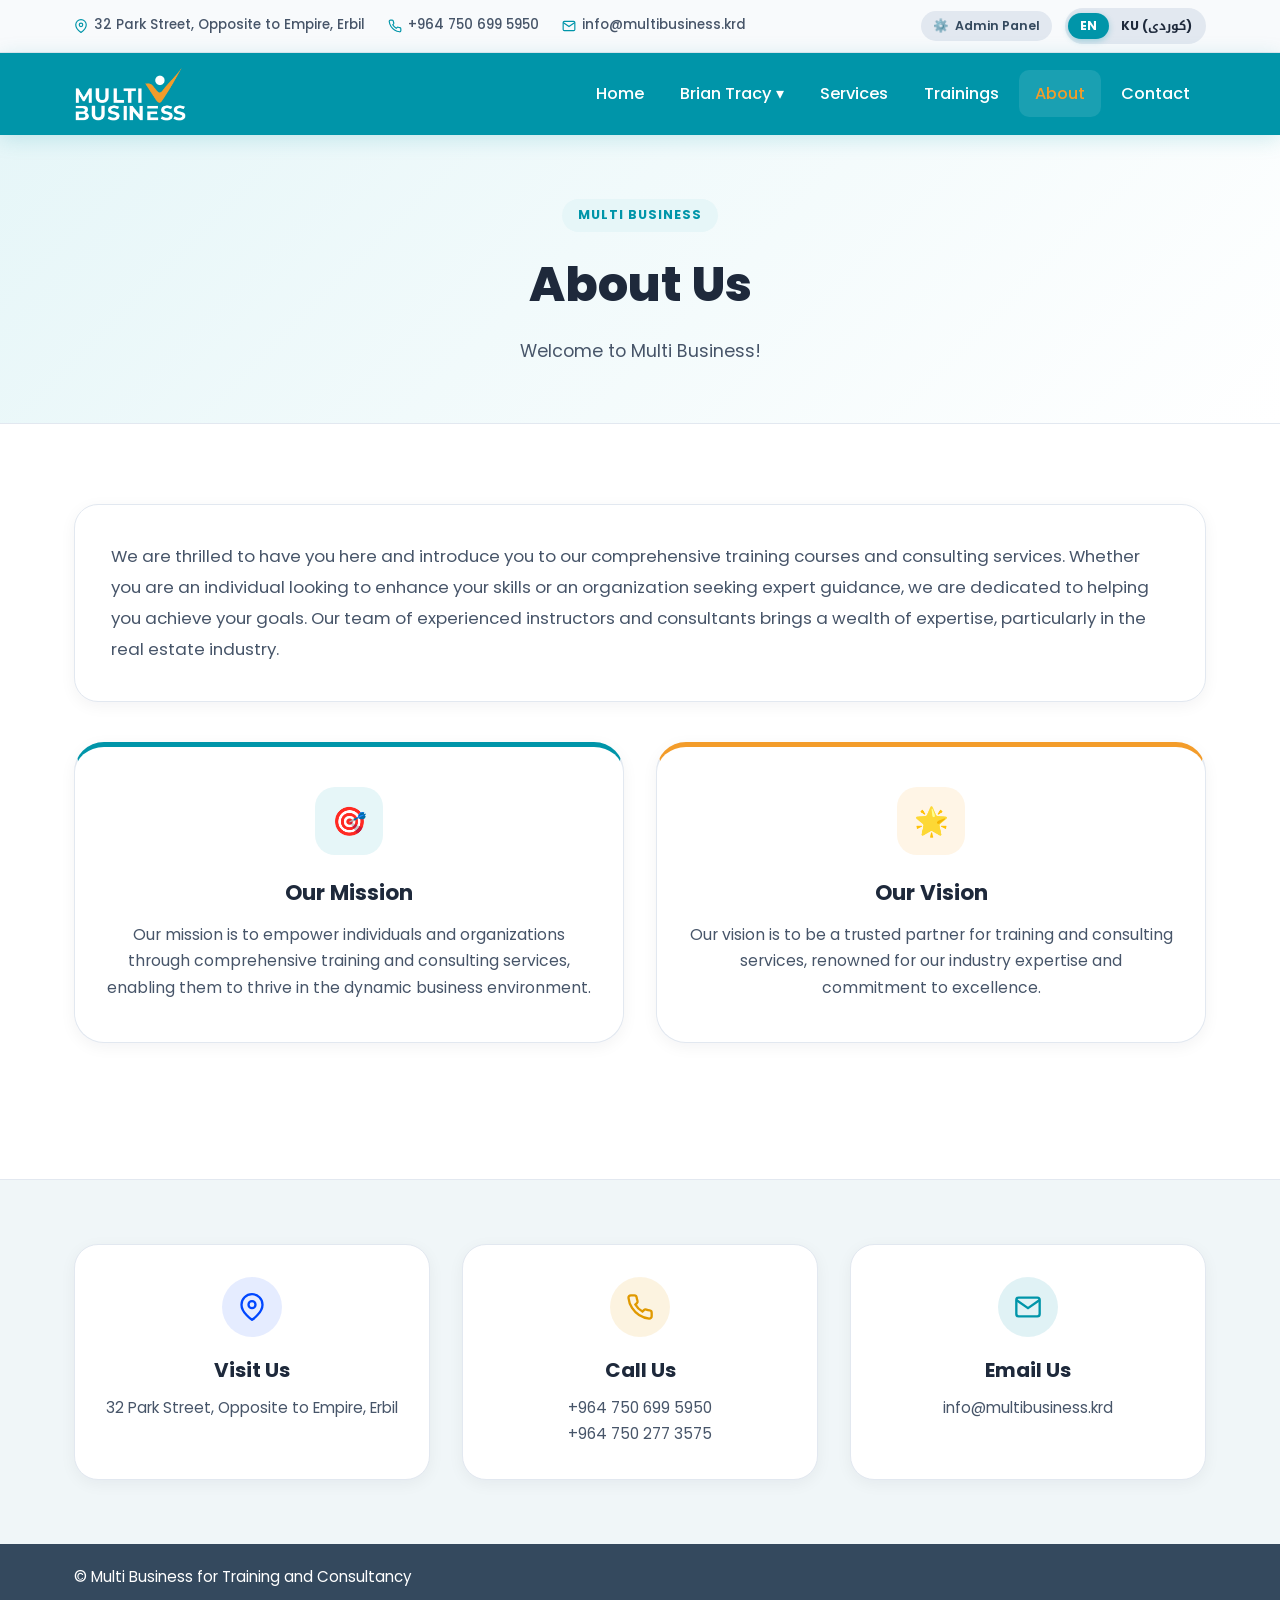
==== about.html @ 32a66f3c "First upload" ====
<!DOCTYPE html>
<html lang="en" dir="ltr">
<head>
  <meta charset="UTF-8" />
  <meta name="viewport" content="width=device-width, initial-scale=1.0" />
  <title>About Us | Multi Business Erbil</title>
  <link rel="stylesheet" href="assets/css/styles.css" />
</head>
<body>

  <!-- Top Bar -->
  <div class="topbar">
    <div class="container topbar-inner">
      <div class="topbar-contact">
        <span class="topbar-item">
          <svg width="14" height="14" viewBox="0 0 24 24" fill="none" stroke="currentColor" stroke-width="2"><path d="M21 10c0 7-9 13-9 13s-9-6-9-13a9 9 0 0 1 18 0z"/><circle cx="12" cy="10" r="3"/></svg>
          <span data-cms="address">32 Park Street, Opposite to Empire, Erbil</span>
        </span>
        <a href="tel:+9647506995950" class="topbar-item">
          <svg width="14" height="14" viewBox="0 0 24 24" fill="none" stroke="currentColor" stroke-width="2"><path d="M22 16.92v3a2 2 0 0 1-2.18 2 19.79 19.79 0 0 1-8.63-3.07 19.5 19.5 0 0 1-6-6 19.79 19.79 0 0 1-3.07-8.67A2 2 0 0 1 4.11 2h3a2 2 0 0 1 2 1.72c.127.96.361 1.903.7 2.81a2 2 0 0 1-.45 2.11L8.09 9.91a16 16 0 0 0 6 6l1.27-1.27a2 2 0 0 1 2.11-.45c.907.339 1.85.573 2.81.7A2 2 0 0 1 22 16.92z"/></svg>
          <span data-cms="phone1">+964 750 699 5950</span>
        </a>
        <a href="mailto:info@multibusiness.krd" class="topbar-item">
          <svg width="14" height="14" viewBox="0 0 24 24" fill="none" stroke="currentColor" stroke-width="2"><path d="M4 4h16c1.1 0 2 .9 2 2v12c0 1.1-.9 2-2 2H4c-1.1 0-2-.9-2-2V6c0-1.1.9-2 2-2z"/><polyline points="22,6 12,13 2,6"/></svg>
          <span data-cms="email">info@multibusiness.krd</span>
        </a>
      </div>

      <div class="topbar-right">
        <a href="admin.html" class="admin-top-link">⚙️ <span data-i18n="nav_admin">Admin Panel</span></a>
        <div class="lang-switcher">
          <button type="button" class="lang-btn active" data-lang="en" onclick="setLanguage('en')">EN</button>
          <button type="button" class="lang-btn" data-lang="ku" onclick="setLanguage('ku')">KU (کوردی)</button>
        </div>
      </div>
    </div>
  </div>

  <!-- Header -->
  <header class="site-header">
    <div class="container nav-inner">
      <a href="index.html" class="brand-logo">
        <img src="assets/images/logo-white.png" alt="Multi Business Logo" />
      </a>

      <nav class="nav-links" id="mainNavLinks">
        <div class="nav-item"><a href="index.html" class="nav-link" data-i18n="nav_home">Home</a></div>
        <div class="nav-item">
          <a href="brian-tracy.html" class="nav-link" data-i18n="nav_bts">Brian Tracy ▾</a>
          <div class="dropdown-menu">
            <a href="brian-tracy.html" data-i18n="nav_about_bts">About BTS</a>
            <a href="brian-tracy.html#programs" data-i18n="nav_bts_programs">Programs</a>
          </div>
        </div>
        <div class="nav-item"><a href="services.html" class="nav-link" data-i18n="nav_services">Services</a></div>
        <div class="nav-item"><a href="trainings.html" class="nav-link" data-i18n="nav_trainings">Trainings</a></div>
        <div class="nav-item"><a href="about.html" class="nav-link active" data-i18n="nav_about">About</a></div>
        <div class="nav-item"><a href="contact.html" class="nav-link" data-i18n="nav_contact">Contact</a></div>
      </nav>

      <button type="button" class="mobile-toggle" id="mobileMenuBtn" aria-label="Menu">
        <svg width="24" height="24" viewBox="0 0 24 24" fill="none" stroke="currentColor" stroke-width="2"><line x1="3" y1="12" x2="21" y2="12"/><line x1="3" y1="6" x2="21" y2="6"/><line x1="3" y1="18" x2="21" y2="18"/></svg>
      </button>
    </div>
  </header>

  <!-- Page Hero -->
  <section class="page-hero">
    <div class="container">
      <span class="section-badge">Multi Business</span>
      <h1 data-i18n="about_title">About Us</h1>
      <p data-i18n="about_welcome">Welcome to Multi Business!</p>
    </div>
  </section>

  <!-- About Story, Mission & Vision -->
  <section class="section">
    <div class="container">
      <div class="card-box" style="margin-bottom: 2.5rem;">
        <p style="font-size: 1.05rem; line-height: 1.85;" data-i18n="about_body">
          We are thrilled to have you here and introduce you to our comprehensive training courses and consulting services. Whether you are an individual looking to enhance your skills or an organization seeking expert guidance, we are dedicated to helping you achieve your goals. Our team of experienced instructors and consultants brings a wealth of expertise, particularly in the real estate industry.
        </p>
      </div>

      <div class="care-grid" style="grid-template-columns: repeat(auto-fit, minmax(320px, 1fr));">
        <div class="care-card card-teal">
          <div class="care-icon">🎯</div>
          <h3 data-i18n="mission_title">Our Mission</h3>
          <p data-i18n="mission_desc">
            Our mission is to empower individuals and organizations through comprehensive training and consulting services, enabling them to thrive in the dynamic business environment.
          </p>
        </div>

        <div class="care-card card-orange">
          <div class="care-icon">🌟</div>
          <h3 data-i18n="vision_title">Our Vision</h3>
          <p data-i18n="vision_desc">
            Our vision is to be a trusted partner for training and consulting services, renowned for our industry expertise and commitment to excellence.
          </p>
        </div>
      </div>
    </div>
  </section>

  <!-- Footer -->
  <footer class="site-footer">
    <div class="container">
      <div class="footer-blurbs">
        <div class="footer-blurb-card">
          <div class="footer-blurb-icon visit">
            <svg width="28" height="28" viewBox="0 0 24 24" fill="none" stroke="currentColor" stroke-width="2"><path d="M21 10c0 7-9 13-9 13s-9-6-9-13a9 9 0 0 1 18 0z"/><circle cx="12" cy="10" r="3"/></svg>
          </div>
          <h4 data-i18n="footer_visit">Visit Us</h4>
          <p data-cms="address">32 Park Street, Opposite to Empire, Erbil</p>
        </div>

        <div class="footer-blurb-card">
          <div class="footer-blurb-icon call">
            <svg width="28" height="28" viewBox="0 0 24 24" fill="none" stroke="currentColor" stroke-width="2"><path d="M22 16.92v3a2 2 0 0 1-2.18 2 19.79 19.79 0 0 1-8.63-3.07 19.5 19.5 0 0 1-6-6 19.79 19.79 0 0 1-3.07-8.67A2 2 0 0 1 4.11 2h3a2 2 0 0 1 2 1.72c.127.96.361 1.903.7 2.81a2 2 0 0 1-.45 2.11L8.09 9.91a16 16 0 0 0 6 6l1.27-1.27a2 2 0 0 1 2.11-.45c.907.339 1.85.573 2.81.7A2 2 0 0 1 22 16.92z"/></svg>
          </div>
          <h4 data-i18n="footer_call">Call Us</h4>
          <p><a href="tel:+9647506995950" data-cms="phone1">+964 750 699 5950</a></p>
          <p><a href="tel:+9647502773575" data-cms="phone2">+964 750 277 3575</a></p>
        </div>

        <div class="footer-blurb-card">
          <div class="footer-blurb-icon email">
            <svg width="28" height="28" viewBox="0 0 24 24" fill="none" stroke="currentColor" stroke-width="2"><path d="M4 4h16c1.1 0 2 .9 2 2v12c0 1.1-.9 2-2 2H4c-1.1 0-2-.9-2-2V6c0-1.1.9-2 2-2z"/><polyline points="22,6 12,13 2,6"/></svg>
          </div>
          <h4 data-i18n="footer_email">Email Us</h4>
          <p><a href="mailto:info@multibusiness.krd" data-cms="email">info@multibusiness.krd</a></p>
        </div>
      </div>
    </div>

    <div class="footer-bottom-bar">
      <div class="container footer-bottom-inner">
        <h4 style="font-weight: 400; font-size: 0.95rem;" data-i18n="footer_copy">
          © Multi Business for Training and Consultancy
        </h4>
      </div>
    </div>
  </footer>

  <script src="assets/js/app.js"></script>
</body>
</html>
---- assets/css/styles.css ----
@import url('https://fonts.googleapis.com/css2?family=Poppins:wght@300;400;500;600;700;800&family=Noto+Kufi+Arabic:wght@400;500;600;700&display=swap');

:root {
  /* Original Multi Business Brand Colors (Light Theme) */
  --brand-teal: #0095A9;
  --brand-teal-dark: #007788;
  --brand-teal-light: #e6f6f8;
  --brand-orange: #F39C2A;
  --brand-orange-dark: #d98214;
  --brand-orange-light: #fff5e6;
  --brand-slate: #34495E;
  --brand-blue-muted: #70a4bb;

  /* Light Theme Surfaces */
  --bg-body: #ffffff;
  --bg-soft: #f5f9fb;
  --bg-card: #ffffff;
  --bg-footer-top: #f0f6f8;
  --bg-footer-bottom: #34495E;

  /* Typography Colors */
  --text-heading: #1e293b;
  --text-body: #475569;
  --text-muted: #64748b;
  --text-white: #ffffff;

  /* Borders & Shadows */
  --border-color: #e2e8f0;
  --border-teal: rgba(0, 149, 169, 0.25);
  --shadow-sm: 0 4px 16px rgba(15, 23, 42, 0.05);
  --shadow-md: 0 12px 32px rgba(0, 149, 169, 0.1);
  --shadow-lg: 0 20px 45px rgba(15, 23, 42, 0.12);

  /* Radii (Matching original 30px rounded cards & 16px buttons) */
  --radius-btn: 16px;
  --radius-card: 26px;
  --radius-sm: 10px;

  --font-main: 'Poppins', 'Noto Kufi Arabic', sans-serif;
  --font-ar: 'Noto Kufi Arabic', 'Poppins', sans-serif;
  --transition: all 0.3s ease;
  --container-width: 1180px;
}

*, *::before, *::after {
  box-sizing: border-box;
  margin: 0;
  padding: 0;
}

html {
  scroll-behavior: smooth;
  font-size: 16px;
}

body {
  font-family: var(--font-main);
  background-color: var(--bg-body);
  color: var(--text-body);
  line-height: 1.7;
  overflow-x: hidden;
  -webkit-font-smoothing: antialiased;
}

html[dir="rtl"] body {
  font-family: var(--font-ar);
}

a {
  color: inherit;
  text-decoration: none;
  transition: var(--transition);
}

img {
  max-width: 100%;
  height: auto;
  display: block;
}

ul {
  list-style: none;
}

button, input, select, textarea {
  font-family: inherit;
  font-size: inherit;
  border: none;
  outline: none;
  background: none;
}

button {
  cursor: pointer;
}

.container {
  width: 100%;
  max-width: var(--container-width);
  margin: 0 auto;
  padding: 0 1.5rem;
}

/* Top Bar (Light & Clean) */
.topbar {
  background: #f8fafc;
  border-bottom: 1px solid var(--border-color);
  color: var(--text-body);
  font-size: 0.84rem;
  padding: 0.5rem 0;
}

.topbar-inner {
  display: flex;
  align-items: center;
  justify-content: space-between;
  flex-wrap: wrap;
  gap: 0.75rem;
}

.topbar-contact {
  display: flex;
  align-items: center;
  gap: 1.4rem;
  flex-wrap: wrap;
}

.topbar-item {
  display: inline-flex;
  align-items: center;
  gap: 0.4rem;
  color: var(--text-body);
  font-weight: 500;
}

.topbar-item svg {
  color: var(--brand-teal);
}

.topbar-item:hover {
  color: var(--brand-teal);
}

.topbar-right {
  display: flex;
  align-items: center;
  gap: 0.85rem;
}

.admin-top-link {
  display: inline-flex;
  align-items: center;
  gap: 0.35rem;
  font-size: 0.78rem;
  font-weight: 600;
  color: var(--brand-slate);
  background: #e2e8f0;
  padding: 0.28rem 0.75rem;
  border-radius: 999px;
}

.admin-top-link:hover {
  background: var(--brand-orange);
  color: #fff;
}

/* Language Switcher (EN / KU Only) */
.lang-switcher {
  display: inline-flex;
  align-items: center;
  background: #e2e8f0;
  border-radius: 999px;
  padding: 0.15rem;
}

.lang-btn {
  color: var(--text-heading);
  font-size: 0.76rem;
  font-weight: 700;
  padding: 0.25rem 0.75rem;
  border-radius: 999px;
  transition: var(--transition);
}

.lang-btn.active {
  background: var(--brand-teal);
  color: #ffffff;
  box-shadow: 0 2px 6px rgba(0, 149, 169, 0.3);
}

/* Main Header (Faithful to #0095A9 Original Header) */
.site-header {
  position: sticky;
  top: 0;
  z-index: 1000;
  background-color: var(--brand-teal);
  box-shadow: 0 4px 20px rgba(0, 149, 169, 0.18);
  transition: var(--transition);
}

.nav-inner {
  display: flex;
  align-items: center;
  justify-content: space-between;
  min-height: 82px;
  gap: 1.5rem;
}

.brand-logo {
  display: inline-flex;
  align-items: center;
  gap: 0.75rem;
}

.brand-logo img {
  height: 54px;
  width: auto;
}

.nav-links {
  display: flex;
  align-items: center;
  gap: 0.25rem;
}

.nav-item {
  position: relative;
}

.nav-link {
  display: inline-flex;
  align-items: center;
  gap: 0.35rem;
  color: #ffffff;
  font-size: 1.02rem;
  font-weight: 500;
  padding: 0.6rem 1rem;
  border-radius: 10px;
  transition: var(--transition);
}

.nav-link:hover,
.nav-link.active {
  color: var(--brand-orange);
  background: rgba(255, 255, 255, 0.1);
}

/* Dropdown Menu (Brian Tracy -> About BTS, Programs) */
.dropdown-menu {
  position: absolute;
  top: 100%;
  left: 0;
  min-width: 210px;
  background: var(--brand-slate);
  border-top: 3px solid var(--brand-orange);
  border-radius: 0 0 12px 12px;
  box-shadow: var(--shadow-lg);
  padding: 0.5rem 0;
  opacity: 0;
  visibility: hidden;
  transform: translateY(10px);
  transition: var(--transition);
  z-index: 1100;
}

html[dir="rtl"] .dropdown-menu {
  left: auto;
  right: 0;
}

.nav-item:hover .dropdown-menu {
  opacity: 1;
  visibility: visible;
  transform: translateY(0);
}

.dropdown-menu a {
  display: block;
  padding: 0.65rem 1.25rem;
  color: #ffffff;
  font-size: 0.92rem;
  font-weight: 400;
}

.dropdown-menu a:hover {
  background: rgba(255, 255, 255, 0.08);
  color: var(--brand-orange);
}

.mobile-toggle {
  display: none;
  color: #ffffff;
  padding: 0.5rem;
  border-radius: 8px;
  border: 1px solid rgba(255, 255, 255, 0.3);
}

/* Buttons (Original style: #0095A9 & #F39C2A, 16px border radius) */
.btn {
  display: inline-flex;
  align-items: center;
  justify-content: center;
  gap: 0.55rem;
  padding: 0.8rem 1.75rem;
  border-radius: var(--radius-btn);
  font-weight: 600;
  font-size: 1rem;
  transition: var(--transition);
  cursor: pointer;
}

.btn-teal {
  background-color: var(--brand-teal);
  color: #ffffff;
  box-shadow: 0 8px 20px rgba(0, 149, 169, 0.28);
}

.btn-teal:hover {
  background-color: var(--brand-teal-dark);
  transform: translateY(-2px);
}

.btn-orange {
  background-color: var(--brand-orange);
  color: #ffffff;
  box-shadow: 0 8px 20px rgba(243, 156, 42, 0.3);
}

.btn-orange:hover {
  background-color: var(--brand-orange-dark);
  transform: translateY(-2px);
}

.btn-outline {
  border: 2px solid var(--brand-teal);
  color: var(--brand-teal);
  background: transparent;
}

.btn-outline:hover {
  background: var(--brand-teal);
  color: #ffffff;
}

.btn-sm {
  padding: 0.55rem 1.15rem;
  font-size: 0.88rem;
  border-radius: 12px;
}

/* Fullwidth Hero Slider (Original 3-Slide Hero Structure) */
.hero-slider {
  position: relative;
  width: 100%;
  height: 580px;
  overflow: hidden;
  background: var(--bg-soft);
}

.slides-wrapper {
  position: relative;
  width: 100%;
  height: 100%;
}

.hero-slide {
  position: absolute;
  inset: 0;
  background-size: cover;
  background-position: center;
  display: flex;
  align-items: center;
  justify-content: center;
  text-align: center;
  opacity: 0;
  visibility: hidden;
  transition: opacity 0.7s ease, visibility 0.7s ease;
}

.hero-slide.active {
  opacity: 1;
  visibility: visible;
  z-index: 2;
}

.hero-slide-overlay {
  position: absolute;
  inset: 0;
  background: linear-gradient(
    180deg,
    rgba(7, 33, 48, 0.45) 0%,
    rgba(0, 149, 169, 0.38) 100%
  );
}

.hero-slide-content {
  position: relative;
  z-index: 3;
  max-width: 860px;
  padding: 2rem 1.5rem;
  color: #ffffff;
  animation: fadeUp 0.6s ease;
}

@keyframes fadeUp {
  from {
    opacity: 0;
    transform: translateY(18px);
  }
  to {
    opacity: 1;
    transform: translateY(0);
  }
}

.hero-slide-title {
  font-size: clamp(2.6rem, 5.5vw, 4.75rem);
  font-weight: 700;
  line-height: 1.15;
  margin-bottom: 0.75rem;
  text-shadow: 0 4px 18px rgba(0, 0, 0, 0.28);
}

.hero-slide-subtitle {
  font-size: clamp(1.2rem, 2.2vw, 1.75rem);
  font-weight: 300;
  margin-bottom: 1.85rem;
  color: #f8fafc;
  text-shadow: 0 2px 10px rgba(0, 0, 0, 0.25);
}

.slider-arrow {
  position: absolute;
  top: 50%;
  transform: translateY(-50%);
  z-index: 10;
  width: 48px;
  height: 48px;
  border-radius: 50%;
  background: rgba(255, 255, 255, 0.85);
  color: var(--brand-teal);
  display: flex;
  align-items: center;
  justify-content: center;
  box-shadow: var(--shadow-md);
  transition: var(--transition);
}

.slider-arrow:hover {
  background: var(--brand-teal);
  color: #ffffff;
}

.slider-arrow.prev {
  left: 1.5rem;
}

.slider-arrow.next {
  right: 1.5rem;
}

.slider-dots {
  position: absolute;
  bottom: 1.5rem;
  left: 50%;
  transform: translateX(-50%);
  z-index: 10;
  display: flex;
  gap: 0.6rem;
}

.slider-dot {
  width: 12px;
  height: 12px;
  border-radius: 50%;
  background: rgba(255, 255, 255, 0.55);
  border: 2px solid #ffffff;
  transition: var(--transition);
}

.slider-dot.active {
  background: var(--brand-orange);
  border-color: var(--brand-orange);
  transform: scale(1.2);
}

/* Sections (Light Theme) */
.section {
  padding: 5rem 0;
  background-color: var(--bg-body);
}

.section-soft {
  background-color: var(--bg-soft);
}

.section-header {
  text-align: center;
  max-width: 760px;
  margin: 0 auto 3.25rem;
}

.section-badge {
  display: inline-block;
  background: var(--brand-teal-light);
  color: var(--brand-teal);
  font-size: 0.8rem;
  font-weight: 700;
  text-transform: uppercase;
  letter-spacing: 0.08em;
  padding: 0.35rem 1rem;
  border-radius: 999px;
  margin-bottom: 0.75rem;
}

.section-title {
  font-size: clamp(1.85rem, 3.2vw, 2.6rem);
  font-weight: 700;
  color: var(--text-heading);
  line-height: 1.25;
  margin-bottom: 0.75rem;
}

.section-subtitle {
  color: var(--text-muted);
  font-size: 1.05rem;
}

/* "We care about your business" 3 Rounded Blurb Cards (Faithful to Original) */
.care-grid {
  display: grid;
  grid-template-columns: repeat(3, 1fr);
  gap: 2rem;
  margin-bottom: 3.5rem;
}

.care-card {
  border-radius: 30px;
  padding: 2.5rem 2rem;
  text-align: center;
  background: var(--bg-card);
  border: 1px solid var(--border-color);
  box-shadow: var(--shadow-sm);
  transition: var(--transition);
  position: relative;
  overflow: hidden;
}

.care-card:hover {
  transform: translateY(-6px);
  box-shadow: var(--shadow-md);
  border-color: var(--brand-teal);
}

.care-card.card-teal {
  border-top: 5px solid var(--brand-teal);
}

.care-card.card-orange {
  border-top: 5px solid var(--brand-orange);
}

.care-card.card-slate {
  border-top: 5px solid var(--brand-slate);
}

.care-icon {
  width: 68px;
  height: 68px;
  border-radius: 20px;
  margin: 0 auto 1.25rem;
  display: flex;
  align-items: center;
  justify-content: center;
  font-size: 1.75rem;
}

.card-teal .care-icon {
  background: var(--brand-teal-light);
  color: var(--brand-teal);
}

.card-orange .care-icon {
  background: var(--brand-orange-light);
  color: var(--brand-orange);
}

.card-slate .care-icon {
  background: #eef2f6;
  color: var(--brand-slate);
}

.care-card h3 {
  font-size: 1.35rem;
  font-weight: 700;
  color: var(--text-heading);
  margin-bottom: 0.6rem;
}

.care-card p {
  color: var(--text-body);
  font-size: 0.98rem;
}

/* Video Box (Brian Tracy YouTube Video with Overlay) */
.video-showcase {
  max-width: 960px;
  margin: 0 auto;
  border-radius: 30px;
  overflow: hidden;
  box-shadow: var(--shadow-lg);
  border: 4px solid #ffffff;
  background: #000;
  position: relative;
  aspect-ratio: 16 / 9;
}

.video-showcase iframe {
  width: 100%;
  height: 100%;
  border: 0;
}

.video-overlay {
  position: absolute;
  inset: 0;
  background-size: cover;
  background-position: center;
  display: flex;
  align-items: center;
  justify-content: center;
  cursor: pointer;
  z-index: 2;
  transition: var(--transition);
}

.video-overlay::before {
  content: "";
  position: absolute;
  inset: 0;
  background: rgba(7, 33, 48, 0.35);
  transition: var(--transition);
}

.video-overlay:hover::before {
  background: rgba(7, 33, 48, 0.2);
}

.video-play-btn {
  position: relative;
  z-index: 3;
  width: 84px;
  height: 84px;
  border-radius: 50%;
  background: var(--brand-orange);
  color: #ffffff;
  display: flex;
  align-items: center;
  justify-content: center;
  box-shadow: 0 12px 30px rgba(243, 156, 42, 0.5);
  transition: var(--transition);
}

.video-overlay:hover .video-play-btn {
  transform: scale(1.1);
  background: var(--brand-teal);
}

/* Quote Banner (Light Illustration Background + Crisp Quote) */
.quote-section {
  position: relative;
  padding: 5.5rem 0;
  background-color: var(--brand-teal-light);
  background-image: url('../images/non-profit-illustration.png');
  background-size: cover;
  background-position: center;
  text-align: center;
  border-top: 1px solid var(--border-teal);
  border-bottom: 1px solid var(--border-teal);
}

.quote-overlay {
  position: absolute;
  inset: 0;
  background: rgba(255, 255, 255, 0.88);
}

.quote-inner {
  position: relative;
  z-index: 2;
  max-width: 820px;
  margin: 0 auto;
}

.quote-inner h2 {
  font-size: clamp(1.6rem, 3vw, 2.35rem);
  font-weight: 700;
  color: var(--brand-slate);
  line-height: 1.4;
  margin-bottom: 1rem;
}

.quote-inner p {
  font-size: 1.25rem;
  font-weight: 700;
  color: var(--brand-orange);
}

/* Activities / News Grid (30px Rounded Images & Clean Light Cards) */
.activities-grid {
  display: grid;
  grid-template-columns: repeat(auto-fill, minmax(320px, 1fr));
  gap: 2.25rem;
}

.activity-card {
  background: var(--bg-card);
  border-radius: 30px;
  border: 1px solid var(--border-color);
  overflow: hidden;
  box-shadow: var(--shadow-sm);
  transition: var(--transition);
  display: flex;
  flex-direction: column;
}

.activity-card:hover {
  transform: translateY(-6px);
  box-shadow: var(--shadow-md);
  border-color: var(--brand-teal);
}

.activity-img-wrap {
  height: 240px;
  overflow: hidden;
  position: relative;
  background: #e2e8f0;
}

.activity-img-wrap img {
  width: 100%;
  height: 100%;
  object-fit: cover;
  transition: transform 0.5s ease;
}

.activity-card:hover .activity-img-wrap img {
  transform: scale(1.05);
}

.activity-badge {
  position: absolute;
  top: 1rem;
  left: 1rem;
  background: var(--brand-teal);
  color: #ffffff;
  font-size: 0.75rem;
  font-weight: 600;
  padding: 0.3rem 0.85rem;
  border-radius: 999px;
}

.activity-body {
  padding: 1.75rem;
  text-align: center;
  flex: 1;
  display: flex;
  flex-direction: column;
}

.activity-body h4 {
  font-size: 1.25rem;
  font-weight: 700;
  color: var(--text-heading);
  margin-bottom: 0.65rem;
}

.activity-body p {
  color: var(--text-body);
  font-size: 0.96rem;
  flex: 1;
}

/* "Either you run the day or the day runs you..." Banner */
.run-day-banner {
  background: linear-gradient(135deg, var(--brand-teal) 0%, var(--brand-slate) 100%);
  color: #ffffff;
  text-align: center;
  padding: 3.5rem 1.5rem;
}

.run-day-banner h2 {
  font-size: clamp(1.6rem, 3vw, 2.4rem);
  font-weight: 700;
}

/* Programs / Trainings Cards (Light Theme) */
.filter-tabs {
  display: flex;
  justify-content: center;
  flex-wrap: wrap;
  gap: 0.6rem;
  margin-bottom: 2.5rem;
}

.filter-btn {
  padding: 0.6rem 1.35rem;
  border-radius: 999px;
  font-weight: 600;
  font-size: 0.9rem;
  background: #ffffff;
  color: var(--text-body);
  border: 1px solid var(--border-color);
  transition: var(--transition);
}

.filter-btn.active,
.filter-btn:hover {
  background: var(--brand-teal);
  color: #ffffff;
  border-color: var(--brand-teal);
}

.programs-grid {
  display: grid;
  grid-template-columns: repeat(auto-fill, minmax(270px, 1fr));
  gap: 1.85rem;
}

.program-card {
  background: #ffffff;
  border-radius: 24px;
  border: 1px solid var(--border-color);
  overflow: hidden;
  box-shadow: var(--shadow-sm);
  transition: var(--transition);
  display: flex;
  flex-direction: column;
}

.program-card:hover {
  transform: translateY(-6px);
  box-shadow: var(--shadow-md);
  border-color: var(--brand-teal);
}

.program-card img {
  width: 100%;
  height: 195px;
  object-fit: cover;
}

.program-card-body {
  padding: 1.5rem;
  display: flex;
  flex-direction: column;
  flex: 1;
}

.program-card-body h3 {
  font-size: 1.15rem;
  font-weight: 700;
  color: var(--text-heading);
  margin-bottom: 0.5rem;
}

.program-card-body p {
  font-size: 0.92rem;
  color: var(--text-body);
  margin-bottom: 1.25rem;
  flex: 1;
}

/* Subpage Hero (Light & Airy) */
.page-hero {
  background: linear-gradient(135deg, var(--brand-teal-light) 0%, #ffffff 100%);
  border-bottom: 1px solid var(--border-color);
  padding: 4rem 0 3.5rem;
  text-align: center;
}

.page-hero h1 {
  font-size: clamp(2rem, 4vw, 3rem);
  font-weight: 800;
  color: var(--text-heading);
  margin-bottom: 0.75rem;
}

.page-hero p {
  font-size: 1.1rem;
  color: var(--text-body);
  max-width: 720px;
  margin: 0 auto;
}

/* Footer (Faithful to Original 3 Blurbs: Visit Us, Call Us, Email Us + Bottom Bar) */
.site-footer {
  background: var(--bg-footer-top);
  border-top: 1px solid var(--border-color);
}

.footer-blurbs {
  display: grid;
  grid-template-columns: repeat(3, 1fr);
  gap: 2rem;
  padding: 4rem 0;
  text-align: center;
}

.footer-blurb-card {
  background: #ffffff;
  border-radius: 24px;
  padding: 2rem 1.5rem;
  border: 1px solid var(--border-color);
  box-shadow: var(--shadow-sm);
}

.footer-blurb-icon {
  width: 60px;
  height: 60px;
  border-radius: 50%;
  margin: 0 auto 1rem;
  display: flex;
  align-items: center;
  justify-content: center;
}

.footer-blurb-icon.visit {
  background: rgba(0, 71, 255, 0.1);
  color: #0047ff;
}

.footer-blurb-icon.call {
  background: rgba(224, 153, 0, 0.12);
  color: #E09900;
}

.footer-blurb-icon.email {
  background: rgba(0, 149, 169, 0.12);
  color: var(--brand-teal);
}

.footer-blurb-card h4 {
  font-size: 1.25rem;
  font-weight: 700;
  color: var(--text-heading);
  margin-bottom: 0.5rem;
}

.footer-blurb-card p,
.footer-blurb-card a {
  color: var(--text-body);
  font-size: 0.96rem;
}

.footer-blurb-card a:hover {
  color: var(--brand-teal);
}

.footer-bottom-bar {
  background: var(--bg-footer-bottom);
  color: #ffffff;
  padding: 1.25rem 0;
}

.footer-bottom-inner {
  display: flex;
  align-items: center;
  justify-content: space-between;
  flex-wrap: wrap;
  gap: 1rem;
}

.social-links {
  display: flex;
  align-items: center;
  gap: 0.75rem;
}

.social-btn {
  width: 38px;
  height: 38px;
  border-radius: 50%;
  background: rgba(255, 255, 255, 0.12);
  color: #ffffff;
  display: inline-flex;
  align-items: center;
  justify-content: center;
  transition: var(--transition);
}

.social-btn:hover {
  background: var(--brand-orange);
  color: #ffffff;
  transform: translateY(-2px);
}

/* Contact & Admin Forms */
.card-box {
  background: #ffffff;
  border: 1px solid var(--border-color);
  border-radius: 24px;
  padding: 2.25rem;
  box-shadow: var(--shadow-sm);
}

.form-grid {
  display: grid;
  grid-template-columns: 1fr 1fr;
  gap: 1.15rem;
}

.form-group {
  margin-bottom: 1.1rem;
}

.form-group.full {
  grid-column: 1 / -1;
}

.form-group label {
  display: block;
  font-size: 0.86rem;
  font-weight: 600;
  color: var(--text-heading);
  margin-bottom: 0.4rem;
}

.form-control {
  width: 100%;
  background: #f8fafc;
  border: 1px solid var(--border-color);
  border-radius: 12px;
  padding: 0.75rem 1rem;
  color: var(--text-heading);
  transition: var(--transition);
}

.form-control:focus {
  background: #ffffff;
  border-color: var(--brand-teal);
  box-shadow: 0 0 0 3px rgba(0, 149, 169, 0.15);
}

textarea.form-control {
  min-height: 110px;
  resize: vertical;
}

/* Responsive */
@media (max-width: 960px) {
  .care-grid,
  .footer-blurbs,
  .form-grid {
    grid-template-columns: 1fr;
  }
  .hero-slider {
    height: 480px;
  }
  .nav-links {
    position: fixed;
    top: 82px;
    left: 0;
    right: 0;
    background: var(--brand-teal);
    flex-direction: column;
    align-items: stretch;
    padding: 1.25rem;
    box-shadow: var(--shadow-lg);
    display: none;
  }
  .nav-links.open {
    display: flex;
  }
  .dropdown-menu {
    position: static;
    opacity: 1;
    visibility: visible;
    transform: none;
    box-shadow: none;
    border-radius: 8px;
    margin-top: 0.25rem;
  }
  .mobile-toggle {
    display: inline-flex;
  }
}
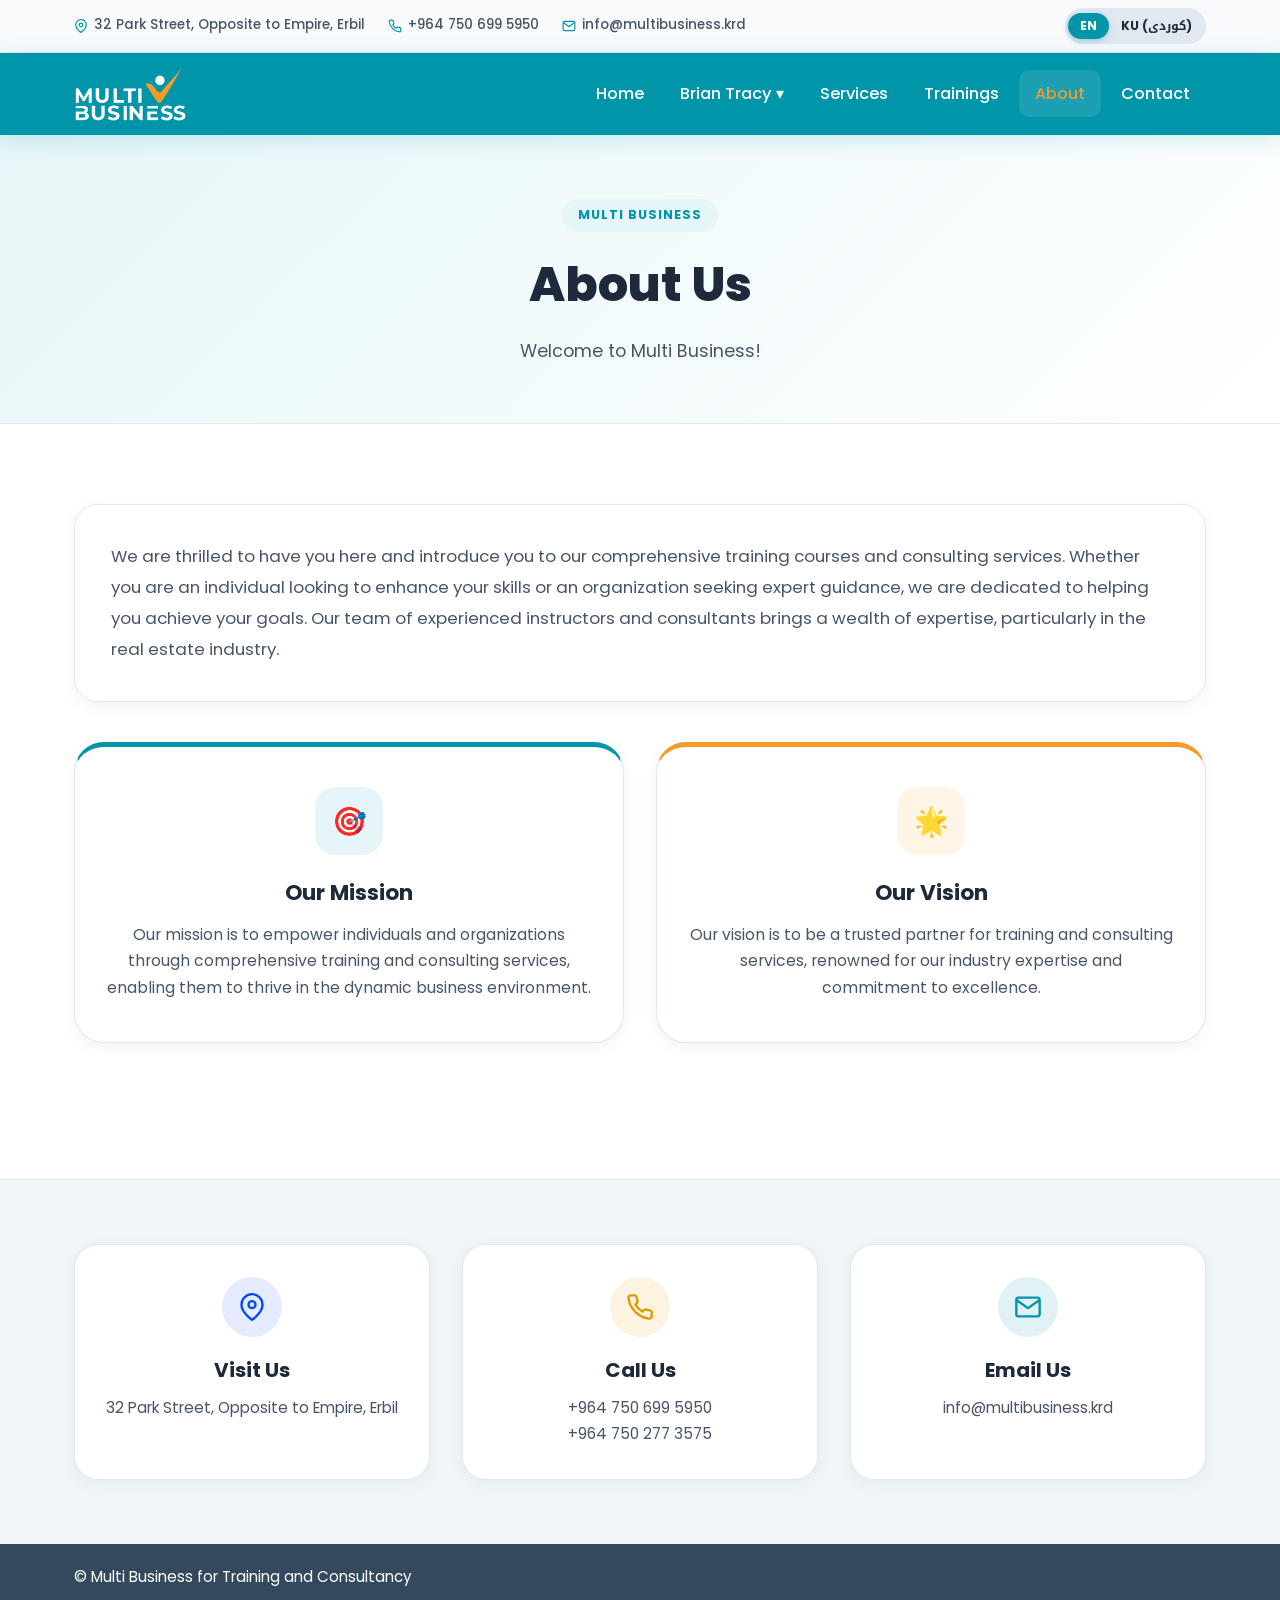
==== commit 03167f91: "2n Upload" ====
--- a/about.html
+++ b/about.html
@@ -27,7 +27,6 @@
       </div>
 
       <div class="topbar-right">
-        <a href="admin.html" class="admin-top-link">⚙️ <span data-i18n="nav_admin">Admin Panel</span></a>
         <div class="lang-switcher">
           <button type="button" class="lang-btn active" data-lang="en" onclick="setLanguage('en')">EN</button>
           <button type="button" class="lang-btn" data-lang="ku" onclick="setLanguage('ku')">KU (کوردی)</button>
